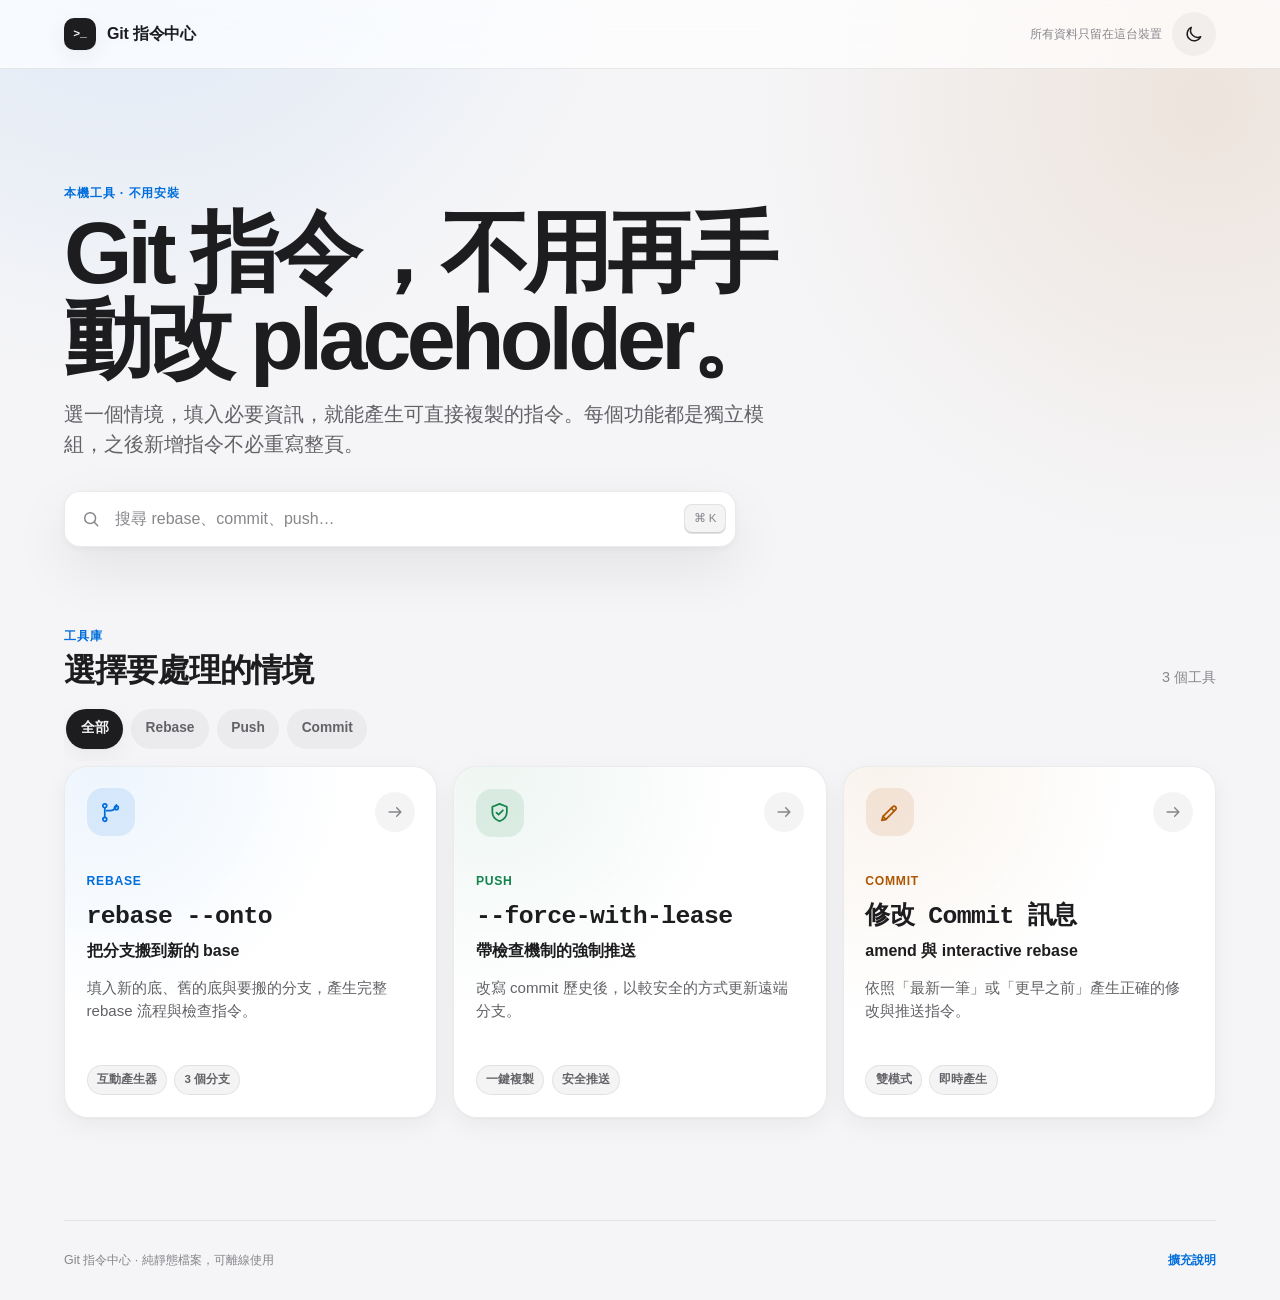
==== index.html @ 4798286e "chore: 建立 Git 指令中心靜態網站" ====
<!doctype html>
<html lang="zh-Hant" data-theme="system">
<head>
  <meta charset="utf-8">
  <meta name="viewport" content="width=device-width, initial-scale=1">
  <meta name="description" content="可離線使用、可持續擴充的 Git 指令產生器與筆記中心。">
  <meta name="theme-color" content="#f5f5f7" media="(prefers-color-scheme: light)">
  <meta name="theme-color" content="#000000" media="(prefers-color-scheme: dark)">
  <title>Git 指令中心</title>
  <link rel="icon" href="assets/icons/favicon.svg" type="image/svg+xml">
  <script src="assets/js/theme-init.js"></script>
  <link rel="stylesheet" href="assets/css/tokens.css">
  <link rel="stylesheet" href="assets/css/base.css">
  <link rel="stylesheet" href="assets/css/components.css">
  <link rel="stylesheet" href="assets/css/pages.css">
</head>
<body data-page="home">
  <a class="skip-link" href="#main-content">跳到主要內容</a>

  <header class="topbar" aria-label="主要導覽">
    <div class="topbar__inner">
      <a class="brand" href="index.html" aria-label="Git 指令中心首頁">
        <span class="brand__mark" aria-hidden="true">&gt;_</span>
        <span class="brand__name">Git 指令中心</span>
      </a>
      <div class="topbar__actions">
        <span class="privacy-note">所有資料只留在這台裝置</span>
        <button class="icon-button" id="theme-toggle" type="button" aria-label="切換外觀" title="切換外觀"></button>
      </div>
    </div>
  </header>

  <main id="main-content">
    <section class="hero page-shell" aria-labelledby="hero-title">
      <p class="eyebrow">本機工具 · 不用安裝</p>
      <h1 class="hero__title" id="hero-title">Git 指令，不用再手動改 placeholder。</h1>
      <p class="hero__lede">選一個情境，填入必要資訊，就能產生可直接複製的指令。每個功能都是獨立模組，之後新增指令不必重寫整頁。</p>

      <div class="search-box" role="search">
        <span class="search-box__icon" data-app-icon="search" aria-hidden="true"></span>
        <label class="sr-only" for="command-search">搜尋 Git 指令</label>
        <input id="command-search" type="search" inputmode="search" autocomplete="off" spellcheck="false" placeholder="搜尋 rebase、commit、push…">
        <kbd class="search-box__shortcut" aria-hidden="true">⌘ K</kbd>
      </div>
    </section>

    <section class="catalog page-shell" aria-labelledby="catalog-title">
      <div class="section-heading">
        <div>
          <p class="section-kicker">工具庫</p>
          <h2 id="catalog-title">選擇要處理的情境</h2>
        </div>
        <p class="result-count" id="result-count" aria-live="polite"></p>
      </div>

      <div class="filter-row" id="category-filters" aria-label="指令分類"></div>
      <div class="command-grid" id="command-grid"></div>

      <div class="empty-state" id="empty-state" hidden>
        <span class="empty-state__icon" data-app-icon="search" aria-hidden="true"></span>
        <h3>找不到符合的指令</h3>
        <p>換個關鍵字，或清除目前的分類篩選。</p>
        <button class="button button--secondary" id="clear-search" type="button">清除搜尋</button>
      </div>
    </section>
  </main>

  <footer class="site-footer page-shell">
    <p>Git 指令中心 · 純靜態檔案，可離線使用</p>
    <a href="README.md">擴充說明</a>
  </footer>

  <div class="toast" id="toast" role="status" aria-live="polite" aria-atomic="true"></div>

  <script src="data/command-index.js"></script>
  <script src="assets/js/core.js"></script>
  <script src="assets/js/home.js"></script>
</body>
</html>
---- assets/css/tokens.css ----
:root {
  color-scheme: light;
  --font-sans: -apple-system, BlinkMacSystemFont, "SF Pro Text", "SF Pro Display", "Segoe UI", "PingFang TC", "Noto Sans TC", sans-serif;
  --font-mono: "SFMono-Regular", Consolas, "Liberation Mono", Menlo, monospace;

  --canvas: #f5f5f7;
  --canvas-elevated: #fbfbfd;
  --surface: rgba(255, 255, 255, 0.72);
  --surface-strong: rgba(255, 255, 255, 0.92);
  --surface-solid: #ffffff;
  --surface-muted: rgba(118, 118, 128, 0.08);
  --text: #1d1d1f;
  --text-secondary: #626267;
  --text-tertiary: #86868b;
  --separator: rgba(0, 0, 0, 0.08);
  --separator-strong: rgba(0, 0, 0, 0.14);
  --blue: #006edb;
  --blue-soft: rgba(0, 113, 227, 0.11);
  --green: #12834b;
  --green-soft: rgba(18, 131, 75, 0.11);
  --orange: #ad5700;
  --orange-soft: rgba(173, 87, 0, 0.11);
  --red: #c90018;
  --red-soft: rgba(201, 0, 24, 0.10);
  --code-bg: #171719;
  --code-text: #f5f5f7;
  --code-muted: #a7a7ad;
  --focus-ring: rgba(0, 113, 227, 0.34);
  --shadow-sm: 0 1px 2px rgba(0, 0, 0, 0.04), 0 8px 24px rgba(0, 0, 0, 0.05);
  --shadow-md: 0 2px 8px rgba(0, 0, 0, 0.05), 0 22px 56px rgba(0, 0, 0, 0.08);
  --shadow-float: 0 18px 60px rgba(0, 0, 0, 0.16);

  --radius-sm: 0.75rem;
  --radius-md: 1rem;
  --radius-lg: 1.5rem;
  --radius-xl: 2rem;
  --page-width: 72rem;
  --content-width: 52rem;
  --topbar-height: 4.25rem;

  --ease-fluid: cubic-bezier(0.22, 1, 0.36, 1);
  --ease-standard: cubic-bezier(0.2, 0.8, 0.2, 1);
  --duration-fast: 120ms;
  --duration-medium: 260ms;
  --duration-slow: 420ms;
}

html[data-theme="dark"] {
  color-scheme: dark;
  --canvas: #000000;
  --canvas-elevated: #0b0b0d;
  --surface: rgba(28, 28, 30, 0.72);
  --surface-strong: rgba(28, 28, 30, 0.92);
  --surface-solid: #1c1c1e;
  --surface-muted: rgba(118, 118, 128, 0.18);
  --text: #f5f5f7;
  --text-secondary: #b0b0b5;
  --text-tertiary: #8e8e93;
  --separator: rgba(255, 255, 255, 0.10);
  --separator-strong: rgba(255, 255, 255, 0.17);
  --blue: #2997ff;
  --blue-soft: rgba(41, 151, 255, 0.16);
  --green: #45c780;
  --green-soft: rgba(69, 199, 128, 0.15);
  --orange: #ff9f45;
  --orange-soft: rgba(255, 159, 69, 0.15);
  --red: #ff5669;
  --red-soft: rgba(255, 86, 105, 0.15);
  --code-bg: #0a0a0b;
  --code-text: #f5f5f7;
  --code-muted: #a7a7ad;
  --focus-ring: rgba(41, 151, 255, 0.42);
  --shadow-sm: 0 1px 2px rgba(0, 0, 0, 0.22), 0 8px 30px rgba(0, 0, 0, 0.28);
  --shadow-md: 0 2px 8px rgba(0, 0, 0, 0.30), 0 24px 64px rgba(0, 0, 0, 0.34);
  --shadow-float: 0 18px 60px rgba(0, 0, 0, 0.52);
}

@media (prefers-color-scheme: dark) {
  html[data-theme="system"] {
    color-scheme: dark;
    --canvas: #000000;
    --canvas-elevated: #0b0b0d;
    --surface: rgba(28, 28, 30, 0.72);
    --surface-strong: rgba(28, 28, 30, 0.92);
    --surface-solid: #1c1c1e;
    --surface-muted: rgba(118, 118, 128, 0.18);
    --text: #f5f5f7;
    --text-secondary: #b0b0b5;
    --text-tertiary: #8e8e93;
    --separator: rgba(255, 255, 255, 0.10);
    --separator-strong: rgba(255, 255, 255, 0.17);
    --blue: #2997ff;
    --blue-soft: rgba(41, 151, 255, 0.16);
    --green: #45c780;
    --green-soft: rgba(69, 199, 128, 0.15);
    --orange: #ff9f45;
    --orange-soft: rgba(255, 159, 69, 0.15);
    --red: #ff5669;
    --red-soft: rgba(255, 86, 105, 0.15);
    --code-bg: #0a0a0b;
    --code-text: #f5f5f7;
    --code-muted: #a7a7ad;
    --focus-ring: rgba(41, 151, 255, 0.42);
    --shadow-sm: 0 1px 2px rgba(0, 0, 0, 0.22), 0 8px 30px rgba(0, 0, 0, 0.28);
    --shadow-md: 0 2px 8px rgba(0, 0, 0, 0.30), 0 24px 64px rgba(0, 0, 0, 0.34);
    --shadow-float: 0 18px 60px rgba(0, 0, 0, 0.52);
  }
}
---- assets/css/base.css ----
*, *::before, *::after { box-sizing: border-box; }

html {
  scroll-behavior: smooth;
  background: var(--canvas);
  text-size-adjust: 100%;
  -webkit-text-size-adjust: 100%;
}

body {
  min-width: 20rem;
  margin: 0;
  background:
    radial-gradient(circle at 10% -10%, var(--blue-soft), transparent 32rem),
    radial-gradient(circle at 94% 8%, var(--orange-soft), transparent 28rem),
    var(--canvas);
  color: var(--text);
  font-family: var(--font-sans);
  font-size: 1rem;
  line-height: 1.5;
  -webkit-font-smoothing: antialiased;
  text-rendering: optimizeLegibility;
}

button, input { font: inherit; }
button, a { -webkit-tap-highlight-color: transparent; }
button { color: inherit; }
a { color: inherit; text-decoration: none; }
img, svg { display: block; }
svg { width: 1.25em; height: 1.25em; stroke: currentColor; stroke-width: 1.8; stroke-linecap: round; stroke-linejoin: round; }

h1, h2, h3, p, blockquote, pre { margin-top: 0; }
h1, h2, h3 { text-wrap: balance; }
p { text-wrap: pretty; }

code, pre { font-family: var(--font-mono); }
:not(pre) > code {
  padding: 0.12em 0.38em;
  border: 1px solid var(--separator);
  border-radius: 0.42em;
  background: var(--surface-muted);
  font-size: 0.9em;
}

button, [href], input { touch-action: manipulation; }

:focus-visible {
  outline: 3px solid var(--focus-ring);
  outline-offset: 3px;
}

::selection { background: var(--blue-soft); }

[hidden] { display: none !important; }

.sr-only {
  position: absolute !important;
  width: 1px !important;
  height: 1px !important;
  padding: 0 !important;
  margin: -1px !important;
  overflow: hidden !important;
  clip: rect(0, 0, 0, 0) !important;
  white-space: nowrap !important;
  border: 0 !important;
}

.skip-link {
  position: fixed;
  z-index: 1000;
  top: 0.75rem;
  left: 0.75rem;
  padding: 0.65rem 0.9rem;
  border-radius: 0.75rem;
  background: var(--text);
  color: var(--canvas);
  transform: translateY(-150%);
  transition: transform var(--duration-fast) ease-out;
}
.skip-link:focus { transform: translateY(0); }

.page-shell {
  width: min(calc(100% - 2rem), var(--page-width));
  margin-inline: auto;
}

.eyebrow,
.section-kicker {
  margin-bottom: 0.45rem;
  color: var(--blue);
  font-size: 0.78rem;
  font-weight: 700;
  letter-spacing: 0.07em;
  text-transform: uppercase;
}

.helper-text,
.content-intro {
  color: var(--text-secondary);
}

@media (max-width: 40rem) {
  .page-shell { width: min(calc(100% - 1.25rem), var(--page-width)); }
}

@media (prefers-reduced-motion: reduce) {
  html { scroll-behavior: auto; }
  *, *::before, *::after {
    scroll-behavior: auto !important;
    animation-duration: 0.01ms !important;
    animation-iteration-count: 1 !important;
    transition-duration: 0.01ms !important;
  }
}
---- assets/css/components.css ----
.topbar {
  position: sticky;
  z-index: 100;
  top: 0;
  min-height: var(--topbar-height);
  background: var(--surface);
  border-bottom: 1px solid var(--separator);
  -webkit-backdrop-filter: blur(24px) saturate(180%);
  backdrop-filter: blur(24px) saturate(180%);
}

.topbar__inner {
  width: min(calc(100% - 2rem), var(--page-width));
  min-height: var(--topbar-height);
  margin-inline: auto;
  display: flex;
  align-items: center;
  justify-content: space-between;
  gap: 1rem;
}

.brand {
  min-height: 2.75rem;
  display: inline-flex;
  align-items: center;
  gap: 0.68rem;
  border-radius: 0.8rem;
  font-weight: 680;
  letter-spacing: -0.012em;
}

.brand__mark {
  width: 2rem;
  height: 2rem;
  display: grid;
  place-items: center;
  border-radius: 0.62rem;
  background: var(--text);
  color: var(--canvas);
  font-family: var(--font-mono);
  font-size: 0.72rem;
  font-weight: 800;
  box-shadow: var(--shadow-sm);
}

.topbar__actions {
  display: flex;
  align-items: center;
  gap: 0.6rem;
}

.privacy-note {
  color: var(--text-tertiary);
  font-size: 0.78rem;
}

.icon-button,
.button,
.copy-button,
.filter-chip,
.segmented-control button {
  border: 0;
  cursor: pointer;
  transition:
    transform var(--duration-fast) ease-out,
    background-color var(--duration-medium) var(--ease-fluid),
    color var(--duration-medium) var(--ease-fluid),
    box-shadow var(--duration-medium) var(--ease-fluid),
    opacity var(--duration-fast) ease-out;
}

.icon-button:active,
.button:active,
.copy-button:active,
.filter-chip:active,
.segmented-control button:active { transform: scale(0.97); }

.icon-button {
  width: 2.75rem;
  height: 2.75rem;
  display: grid;
  place-items: center;
  border-radius: 50%;
  background: var(--surface-muted);
}
.icon-button:hover { background: var(--separator); }

.button {
  min-height: 2.75rem;
  padding: 0.68rem 1rem;
  display: inline-flex;
  align-items: center;
  justify-content: center;
  gap: 0.45rem;
  border-radius: 999px;
  font-size: 0.92rem;
  font-weight: 650;
}
.button--primary { background: var(--blue); color: #fff; }
.button--secondary { background: var(--surface-solid); box-shadow: inset 0 0 0 1px var(--separator), var(--shadow-sm); }
.button--quiet { background: var(--surface-muted); }
.button svg { width: 1rem; height: 1rem; }

.search-box {
  width: min(100%, 42rem);
  min-height: 3.5rem;
  margin-top: 2rem;
  display: grid;
  grid-template-columns: auto 1fr auto;
  align-items: center;
  gap: 0.75rem;
  padding: 0.45rem 0.55rem 0.45rem 1rem;
  border: 1px solid var(--separator);
  border-radius: 1rem;
  background: var(--surface-strong);
  box-shadow: var(--shadow-md);
  -webkit-backdrop-filter: blur(18px) saturate(160%);
  backdrop-filter: blur(18px) saturate(160%);
  transition: box-shadow var(--duration-medium) var(--ease-fluid), border-color var(--duration-medium) var(--ease-fluid), transform var(--duration-medium) var(--ease-fluid);
}
.search-box:focus-within {
  border-color: var(--blue);
  box-shadow: 0 0 0 4px var(--focus-ring), var(--shadow-md);
  transform: translateY(-1px);
}
.search-box__icon { color: var(--text-tertiary); }
.search-box input {
  width: 100%;
  min-width: 0;
  border: 0;
  outline: 0;
  background: transparent;
  color: var(--text);
  font-size: 1rem;
}
.search-box input::placeholder { color: var(--text-tertiary); }
.search-box__shortcut {
  padding: 0.35rem 0.55rem;
  border: 1px solid var(--separator);
  border-radius: 0.5rem;
  background: var(--surface-muted);
  color: var(--text-tertiary);
  font-family: var(--font-sans);
  font-size: 0.72rem;
  box-shadow: inset 0 -1px 0 var(--separator-strong);
}

.section-heading {
  display: flex;
  align-items: end;
  justify-content: space-between;
  gap: 1rem;
  margin-bottom: 1rem;
}
.section-heading h2 {
  margin-bottom: 0;
  font-size: clamp(1.45rem, 3vw, 2rem);
  line-height: 1.12;
  letter-spacing: -0.025em;
}
.section-heading--compact { margin-bottom: 1rem; }
.result-count { margin: 0; color: var(--text-tertiary); font-size: 0.9rem; }

.filter-row {
  display: flex;
  gap: 0.5rem;
  overflow-x: auto;
  padding: 0.25rem 0.15rem 0.75rem;
  scrollbar-width: none;
}
.filter-row::-webkit-scrollbar { display: none; }
.filter-chip {
  flex: 0 0 auto;
  min-height: 2.5rem;
  padding: 0.52rem 0.9rem;
  border-radius: 999px;
  background: var(--surface-muted);
  color: var(--text-secondary);
  font-size: 0.86rem;
  font-weight: 650;
}
.filter-chip:hover { color: var(--text); }
.filter-chip.is-active { background: var(--text); color: var(--canvas); box-shadow: var(--shadow-sm); }

.command-card {
  position: relative;
  min-height: 22rem;
  padding: 1.35rem;
  display: flex;
  flex-direction: column;
  overflow: hidden;
  border: 1px solid var(--separator);
  border-radius: var(--radius-lg);
  background: var(--surface-strong);
  box-shadow: var(--shadow-sm);
  -webkit-backdrop-filter: blur(18px) saturate(150%);
  backdrop-filter: blur(18px) saturate(150%);
  transition:
    transform var(--duration-medium) var(--ease-fluid),
    box-shadow var(--duration-medium) var(--ease-fluid),
    border-color var(--duration-medium) var(--ease-fluid);
}
.command-card::before {
  content: "";
  position: absolute;
  inset: 0;
  pointer-events: none;
  opacity: 0.65;
  background: radial-gradient(circle at 10% 0%, var(--card-accent-soft), transparent 52%);
}
.command-card:hover {
  transform: translateY(-4px);
  border-color: var(--separator-strong);
  box-shadow: var(--shadow-md);
}
.command-card:active { transform: scale(0.985); }
.command-card--blue { --card-accent: var(--blue); --card-accent-soft: var(--blue-soft); }
.command-card--green { --card-accent: var(--green); --card-accent-soft: var(--green-soft); }
.command-card--orange { --card-accent: var(--orange); --card-accent-soft: var(--orange-soft); }
.command-card__top,
.command-card__body,
.command-card__tags { position: relative; z-index: 1; }
.command-card__top { display: flex; align-items: center; justify-content: space-between; }
.command-card__icon {
  width: 3rem;
  height: 3rem;
  display: grid;
  place-items: center;
  border-radius: 1rem;
  background: var(--card-accent-soft);
  color: var(--card-accent);
}
.command-card__icon svg { width: 1.45rem; height: 1.45rem; }
.command-card__arrow {
  width: 2.5rem;
  height: 2.5rem;
  display: grid;
  place-items: center;
  border-radius: 50%;
  background: var(--surface-muted);
  color: var(--text-tertiary);
  transition: transform var(--duration-medium) var(--ease-fluid), color var(--duration-medium) var(--ease-fluid), background-color var(--duration-medium) var(--ease-fluid);
}
.command-card:hover .command-card__arrow { transform: translateX(3px); color: var(--card-accent); background: var(--card-accent-soft); }
.command-card__body { margin-top: 2.25rem; }
.command-card__category { margin-bottom: 0.5rem; color: var(--card-accent); font-size: 0.76rem; font-weight: 750; letter-spacing: 0.06em; text-transform: uppercase; }
.command-card h3 { margin-bottom: 0.2rem; font-family: var(--font-mono); font-size: clamp(1.25rem, 2vw, 1.55rem); letter-spacing: -0.025em; }
.command-card__label { margin-bottom: 0.9rem; color: var(--text); font-weight: 650; }
.command-card__description { margin-bottom: 0; color: var(--text-secondary); font-size: 0.94rem; }
.command-card__tags { margin-top: auto; padding-top: 1.5rem; display: flex; flex-wrap: wrap; gap: 0.45rem; }
.tag { padding: 0.35rem 0.58rem; border: 1px solid var(--separator); border-radius: 999px; background: var(--surface-muted); color: var(--text-secondary); font-size: 0.72rem; font-weight: 600; }

.empty-state,
.error-state,
.loading-state {
  padding: clamp(3rem, 10vw, 7rem) 1rem;
  text-align: center;
}
.empty-state__icon,
.error-state__icon {
  width: 3.5rem;
  height: 3.5rem;
  margin: 0 auto 1rem;
  display: grid;
  place-items: center;
  border-radius: 50%;
  background: var(--surface-muted);
  color: var(--text-tertiary);
}
.empty-state h3,
.error-state h1 { margin-bottom: 0.45rem; }
.empty-state p,
.error-state p { margin-bottom: 1.4rem; color: var(--text-secondary); }
.loading-state__icon {
  width: 2rem;
  height: 2rem;
  margin: 0 auto 1rem;
  border: 2px solid var(--separator-strong);
  border-top-color: var(--blue);
  border-radius: 50%;
  animation: spin 0.8s linear infinite;
}
@keyframes spin { to { transform: rotate(360deg); } }

.content-card {
  scroll-margin-top: calc(var(--topbar-height) + 1.25rem);
  padding: clamp(1.25rem, 4vw, 2rem);
  border: 1px solid var(--separator);
  border-radius: var(--radius-lg);
  background: var(--surface-strong);
  box-shadow: var(--shadow-sm);
  -webkit-backdrop-filter: blur(18px) saturate(150%);
  backdrop-filter: blur(18px) saturate(150%);
}
.content-card + .content-card { margin-top: 1rem; }
.content-card--accent { background: linear-gradient(145deg, var(--blue-soft), var(--surface-strong) 48%); }
.content-card__heading { display: flex; align-items: flex-start; gap: 0.9rem; margin-bottom: 1rem; }
.content-card__heading h2 { margin-bottom: 0; font-size: clamp(1.25rem, 3vw, 1.65rem); line-height: 1.15; letter-spacing: -0.02em; }
.content-card__icon {
  flex: 0 0 auto;
  width: 2.6rem;
  height: 2.6rem;
  display: grid;
  place-items: center;
  border-radius: 0.85rem;
  background: var(--blue-soft);
  color: var(--blue);
}
.content-card__icon--success { background: var(--green-soft); color: var(--green); }

.code-stack { display: grid; gap: 0.8rem; margin-top: 1rem; }
.code-panel { overflow: hidden; border: 1px solid rgba(255,255,255,0.09); border-radius: 1rem; background: var(--code-bg); color: var(--code-text); box-shadow: inset 0 1px 0 rgba(255,255,255,0.05); }
.code-panel__header {
  min-height: 2.9rem;
  padding: 0.55rem 0.65rem 0.55rem 1rem;
  display: flex;
  align-items: center;
  justify-content: space-between;
  gap: 1rem;
  border-bottom: 1px solid rgba(255,255,255,0.09);
  color: var(--code-muted);
  font-size: 0.76rem;
  font-weight: 650;
  letter-spacing: 0.02em;
}
.code-panel pre { margin: 0; padding: 1.1rem; overflow-x: auto; font-size: 0.86rem; line-height: 1.7; }
.code-panel code { white-space: pre; }
.copy-button {
  min-height: 2rem;
  padding: 0.35rem 0.62rem;
  display: inline-flex;
  align-items: center;
  gap: 0.35rem;
  border-radius: 0.55rem;
  background: rgba(255,255,255,0.09);
  color: var(--code-text);
  font-size: 0.72rem;
  font-weight: 650;
}
.copy-button:hover { background: rgba(255,255,255,0.15); }
.copy-button:disabled { cursor: not-allowed; opacity: 0.38; }
.copy-button.is-copied { background: rgba(69,199,128,0.18); color: #7ee2a9; }
.copy-button svg { width: 0.95rem; height: 0.95rem; }

.form-grid { display: grid; gap: 0.9rem; margin-top: 1.25rem; }
.form-grid--two { grid-template-columns: repeat(2, minmax(0, 1fr)); }
.form-grid--three { grid-template-columns: repeat(3, minmax(0, 1fr)); }
.field { min-width: 0; display: flex; flex-direction: column; gap: 0.35rem; }
.field__label { font-size: 0.88rem; font-weight: 700; }
.field__hint { min-height: 1.25rem; color: var(--text-tertiary); font-size: 0.75rem; }
.field input {
  width: 100%;
  min-height: 3rem;
  padding: 0.7rem 0.8rem;
  border: 1px solid var(--separator-strong);
  border-radius: 0.75rem;
  outline: 0;
  background: var(--surface-solid);
  color: var(--text);
  font-family: var(--font-mono);
  font-size: 0.9rem;
  transition: border-color var(--duration-fast) ease-out, box-shadow var(--duration-fast) ease-out, background-color var(--duration-fast) ease-out;
}
.field input:focus { border-color: var(--blue); box-shadow: 0 0 0 4px var(--focus-ring); }
.field input.is-invalid { border-color: var(--red); background: var(--red-soft); }
.field--explanation { justify-content: center; padding: 0.8rem 1rem; border: 1px solid var(--separator); border-radius: 0.75rem; background: var(--surface-muted); }

.builder-options { margin-top: 1rem; display: grid; border: 1px solid var(--separator); border-radius: 1rem; overflow: hidden; }
.switch-row {
  position: relative;
  min-height: 4.3rem;
  padding: 0.8rem 1rem;
  display: flex;
  align-items: center;
  justify-content: space-between;
  gap: 1rem;
  background: var(--surface-muted);
  cursor: pointer;
}
.switch-row + .switch-row { border-top: 1px solid var(--separator); }
.switch-row--standalone { margin: 1rem 0; border: 1px solid var(--separator); border-radius: 1rem; }
.switch-row > span:first-child { display: grid; gap: 0.15rem; }
.switch-row strong { font-size: 0.86rem; }
.switch-row small { color: var(--text-tertiary); font-size: 0.74rem; }
.switch-row input { position: absolute; opacity: 0; pointer-events: none; }
.switch-control {
  flex: 0 0 auto;
  width: 2.85rem;
  height: 1.75rem;
  padding: 0.16rem;
  border-radius: 999px;
  background: var(--separator-strong);
  transition: background-color var(--duration-medium) var(--ease-fluid);
}
.switch-control::after {
  content: "";
  width: 1.43rem;
  height: 1.43rem;
  display: block;
  border-radius: 50%;
  background: #fff;
  box-shadow: 0 2px 6px rgba(0,0,0,0.25);
  transition: transform var(--duration-medium) var(--ease-fluid);
}
.switch-row input:checked + .switch-control { background: var(--green); }
.switch-row input:checked + .switch-control::after { transform: translateX(1.1rem); }
.switch-row input:focus-visible + .switch-control { outline: 3px solid var(--focus-ring); outline-offset: 3px; }

.inline-validation { min-height: 1.4rem; margin-top: 0.8rem; font-size: 0.78rem; font-weight: 620; }
.inline-validation--success { color: var(--green); }
.inline-validation--warning { color: var(--red); }

.meaning-card { margin-top: 1rem; padding: 1rem; border: 1px solid var(--separator); border-radius: 1rem; background: var(--surface-muted); }
.meaning-card span { display: block; margin-bottom: 0.25rem; color: var(--text-tertiary); font-size: 0.72rem; font-weight: 700; letter-spacing: 0.04em; text-transform: uppercase; }
.meaning-card p { margin: 0; }

.notice { margin-top: 1rem; padding: 1rem; display: grid; grid-template-columns: auto 1fr; gap: 0.75rem; border-radius: 1rem; }
.notice > span { margin-top: 0.12rem; }
.notice strong { display: block; margin-bottom: 0.15rem; }
.notice p { margin: 0; color: var(--text-secondary); font-size: 0.86rem; }
.notice--warning { background: var(--orange-soft); color: var(--orange); }
.notice--warning p { color: var(--text-secondary); }
.notice--info { background: var(--blue-soft); color: var(--blue); }
.notice--info p { color: var(--text-secondary); }

.segmented-control {
  width: min(100%, 28rem);
  margin-top: 1rem;
  padding: 0.25rem;
  display: grid;
  grid-template-columns: repeat(2, 1fr);
  gap: 0.2rem;
  border: 1px solid var(--separator);
  border-radius: 0.85rem;
  background: var(--surface-muted);
}
.segmented-control button { min-height: 2.5rem; border-radius: 0.65rem; background: transparent; color: var(--text-secondary); font-size: 0.86rem; font-weight: 650; }
.segmented-control button.is-active { background: var(--surface-solid); color: var(--text); box-shadow: var(--shadow-sm); }
.builder-panel { padding-top: 0.25rem; }

.use-case-grid { display: grid; grid-template-columns: repeat(2, minmax(0,1fr)); gap: 0.6rem; margin-top: 1rem; }
.use-case-grid span { padding: 0.8rem; border: 1px solid var(--separator); border-radius: 0.75rem; background: var(--surface-muted); font-family: var(--font-mono); font-size: 0.84rem; }
.comparison-grid { display: grid; grid-template-columns: repeat(2, minmax(0,1fr)); gap: 0.75rem; }
.comparison-card { padding: 1rem; border: 1px solid var(--separator); border-radius: 1rem; background: var(--green-soft); }
.comparison-card--warning { background: var(--orange-soft); }
.comparison-card strong { display: block; margin-bottom: 0.3rem; }
.comparison-card p { margin: 0; color: var(--text-secondary); font-size: 0.86rem; }

.diagram { margin: 1rem 0; padding: 1.2rem; border-radius: 1rem; background: var(--code-bg); color: var(--code-text); font-size: 0.9rem; line-height: 1.7; }
blockquote { margin: 1rem 0 0; padding: 0.85rem 1rem; border-left: 3px solid var(--blue); border-radius: 0 0.8rem 0.8rem 0; background: var(--blue-soft); color: var(--text-secondary); }
.example-pair { display: grid; grid-template-columns: repeat(2, minmax(0, 1fr)); gap: 0.75rem; margin-top: 1rem; }
.reference-list { display: grid; gap: 0.65rem; }
.reference-list > div { padding: 0.9rem 1rem; display: grid; grid-template-columns: minmax(8rem, 0.65fr) 1.35fr; align-items: center; gap: 1rem; border: 1px solid var(--separator); border-radius: 0.85rem; background: var(--surface-muted); }
.reference-list span { color: var(--text-secondary); font-size: 0.84rem; }
.reference-list code { overflow-wrap: anywhere; }

.toast {
  position: fixed;
  z-index: 200;
  left: 50%;
  bottom: 1.4rem;
  max-width: min(90vw, 28rem);
  padding: 0.75rem 1rem;
  border: 1px solid rgba(255,255,255,0.10);
  border-radius: 999px;
  background: rgba(28, 28, 30, 0.88);
  color: #fff;
  font-size: 0.85rem;
  font-weight: 620;
  box-shadow: var(--shadow-float);
  opacity: 0;
  transform: translate(-50%, calc(100% + 2rem)) scale(0.96);
  pointer-events: none;
  -webkit-backdrop-filter: blur(18px) saturate(160%);
  backdrop-filter: blur(18px) saturate(160%);
  transition: opacity var(--duration-medium) var(--ease-fluid), transform var(--duration-medium) var(--ease-fluid);
}
.toast.is-visible { opacity: 1; transform: translate(-50%, 0) scale(1); }
.toast[data-type="error"] { background: rgba(120, 0, 18, 0.92); }

@media (max-width: 48rem) {
  .privacy-note { display: none; }
  .form-grid--three, .form-grid--two, .comparison-grid, .example-pair { grid-template-columns: 1fr; }
  .reference-list > div { grid-template-columns: 1fr; gap: 0.3rem; }
}

@media (max-width: 34rem) {
  .brand__name { display: none; }
  .topbar__home { padding-inline: 0.75rem; }
  .search-box__shortcut { display: none; }
  .search-box { grid-template-columns: auto 1fr; }
  .use-case-grid { grid-template-columns: 1fr; }
  .switch-row { align-items: flex-start; }
}

@media (prefers-reduced-transparency: reduce) {
  .topbar, .search-box, .command-card, .content-card { background: var(--surface-solid); -webkit-backdrop-filter: none; backdrop-filter: none; }
  .toast { background: #1c1c1e; -webkit-backdrop-filter: none; backdrop-filter: none; }
}

@media (prefers-contrast: more) {
  .topbar, .search-box, .command-card, .content-card { background: var(--surface-solid); border-color: var(--text-secondary); }
  .button--secondary, .filter-chip, .tag { border: 1px solid var(--text-secondary); }
}
---- assets/css/pages.css ----
.hero { padding-top: clamp(4rem, 9vw, 8rem); padding-bottom: clamp(3rem, 7vw, 5rem); }
.hero__title { max-width: 54rem; margin-bottom: 1rem; font-size: clamp(2.5rem, 7vw, 5.5rem); line-height: 0.98; letter-spacing: -0.055em; font-weight: 760; }
.hero__lede { max-width: 46rem; margin-bottom: 0; color: var(--text-secondary); font-size: clamp(1rem, 2.2vw, 1.22rem); line-height: 1.55; }
.catalog { padding-bottom: clamp(4rem, 8vw, 7rem); }
.command-grid { display: grid; grid-template-columns: repeat(3, minmax(0, 1fr)); gap: 1rem; margin-top: 0.3rem; }

.site-footer { min-height: 5rem; padding-block: 1.4rem; display: flex; align-items: center; justify-content: space-between; gap: 1rem; border-top: 1px solid var(--separator); color: var(--text-tertiary); font-size: 0.78rem; }
.site-footer p { margin: 0; }
.site-footer a { color: var(--blue); font-weight: 650; }

.command-shell { min-height: calc(100vh - var(--topbar-height) - 5rem); padding-top: clamp(2rem, 5vw, 4rem); padding-bottom: 5rem; }
.command-hero { max-width: 58rem; margin-bottom: clamp(2rem, 5vw, 3.5rem); }
.breadcrumb { min-height: 2.75rem; margin-bottom: 1.4rem; display: inline-flex; align-items: center; gap: 0.35rem; border-radius: 0.7rem; color: var(--text-secondary); font-size: 0.85rem; font-weight: 620; }
.breadcrumb:hover { color: var(--blue); }
.breadcrumb svg { width: 1rem; height: 1rem; }
.command-hero__main { display: grid; grid-template-columns: auto 1fr; align-items: start; gap: 1.25rem; }
.command-hero__icon { width: 4.4rem; height: 4.4rem; display: grid; place-items: center; border-radius: 1.4rem; }
.command-hero__icon svg { width: 2rem; height: 2rem; }
.command-hero__icon--blue { color: var(--blue); background: var(--blue-soft); }
.command-hero__icon--green { color: var(--green); background: var(--green-soft); }
.command-hero__icon--orange { color: var(--orange); background: var(--orange-soft); }
.command-hero h1 { margin-bottom: 0.25rem; font-family: var(--font-mono); font-size: clamp(2rem, 6vw, 4.3rem); line-height: 1; letter-spacing: -0.055em; }
.command-hero__label { margin-bottom: 0.55rem; font-size: clamp(1.05rem, 2vw, 1.25rem); font-weight: 680; }
.command-hero__description { max-width: 42rem; margin-bottom: 0.9rem; color: var(--text-secondary); }
.command-hero__tags { display: flex; flex-wrap: wrap; gap: 0.45rem; }

.command-layout { display: grid; grid-template-columns: 12rem minmax(0, var(--content-width)); gap: clamp(1.5rem, 5vw, 4rem); align-items: start; }
.command-sidebar { position: sticky; top: calc(var(--topbar-height) + 1.5rem); }
.section-nav { display: grid; gap: 0.25rem; }
.section-nav a { min-height: 2.45rem; padding: 0.55rem 0.75rem; display: flex; align-items: center; border-radius: 0.7rem; color: var(--text-tertiary); font-size: 0.82rem; font-weight: 620; transition: background-color var(--duration-medium) var(--ease-fluid), color var(--duration-medium) var(--ease-fluid), transform var(--duration-fast) ease-out; }
.section-nav a:hover { color: var(--text); background: var(--surface-muted); }
.section-nav a:active { transform: scale(0.98); }
.section-nav a.is-active { color: var(--blue); background: var(--blue-soft); }
.command-content { min-width: 0; }
.related-tools { max-width: calc(12rem + var(--content-width) + 4rem); margin-top: 4rem; }
.related-grid { display: grid; grid-template-columns: repeat(2, minmax(0,1fr)); gap: 0.75rem; }
.related-card { min-height: 5rem; padding: 0.9rem 1rem; display: grid; grid-template-columns: auto 1fr auto; align-items: center; gap: 0.75rem; border: 1px solid var(--separator); border-radius: 1rem; background: var(--surface-strong); box-shadow: var(--shadow-sm); transition: transform var(--duration-medium) var(--ease-fluid), box-shadow var(--duration-medium) var(--ease-fluid); }
.related-card:hover { transform: translateY(-2px); box-shadow: var(--shadow-md); }
.related-card:active { transform: scale(0.985); }
.related-card__icon { width: 2.6rem; height: 2.6rem; display: grid; place-items: center; border-radius: 0.8rem; color: var(--blue); background: var(--blue-soft); }
.related-card strong, .related-card small { display: block; }
.related-card strong { font-family: var(--font-mono); font-size: 0.88rem; }
.related-card small { margin-top: 0.15rem; color: var(--text-tertiary); font-size: 0.72rem; }
.related-card__arrow { color: var(--text-tertiary); }

@media (max-width: 62rem) {
  .command-grid { grid-template-columns: repeat(2, minmax(0, 1fr)); }
}

@media (max-width: 50rem) {
  .command-layout { grid-template-columns: 1fr; }
  .command-sidebar { position: static; overflow-x: auto; margin-inline: -0.25rem; scrollbar-width: none; }
  .command-sidebar::-webkit-scrollbar { display: none; }
  .section-nav { display: flex; width: max-content; padding: 0.25rem; }
  .section-nav a { flex: 0 0 auto; }
  .related-tools { max-width: none; }
}

@media (max-width: 40rem) {
  .command-grid { grid-template-columns: 1fr; }
  .command-card { min-height: 20rem; }
  .hero__title { letter-spacing: -0.045em; }
  .command-hero__main { grid-template-columns: 1fr; }
  .command-hero__icon { width: 3.7rem; height: 3.7rem; border-radius: 1.15rem; }
  .command-hero h1 { letter-spacing: -0.045em; }
  .related-grid { grid-template-columns: 1fr; }
  .site-footer { align-items: flex-start; flex-direction: column; }
}
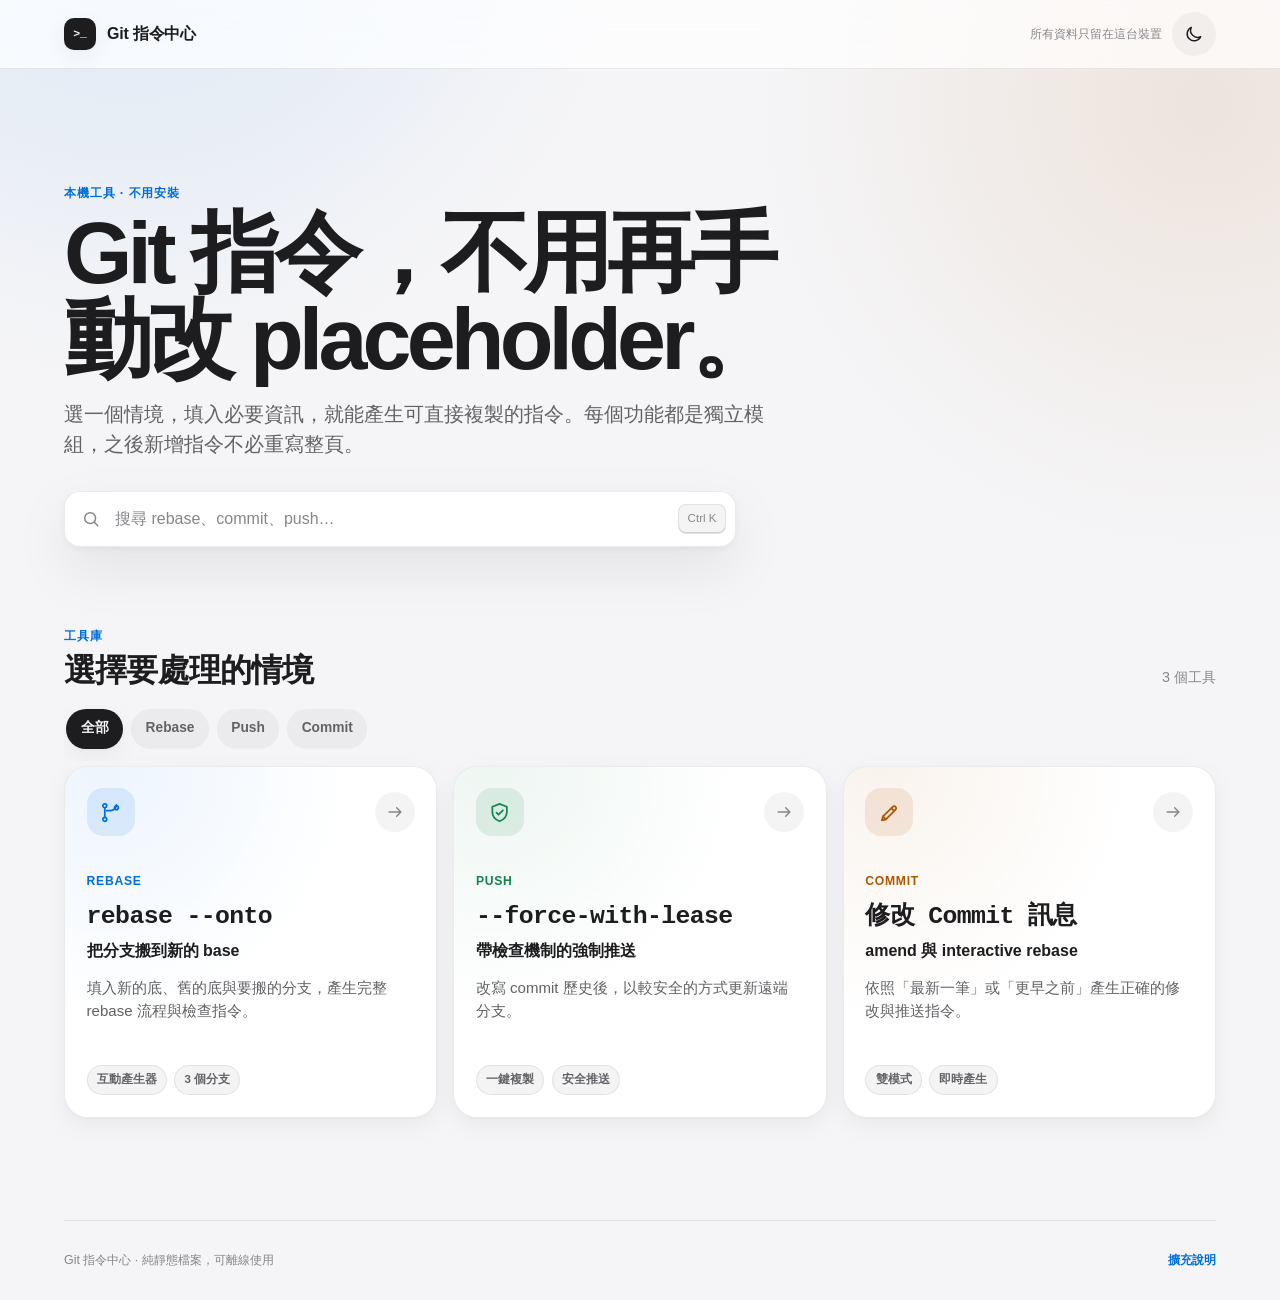
==== commit afd58078: "fix: 搜尋快捷鍵標示依平台顯示 Ctrl K 或 Command K" ====
--- a/index.html
+++ b/index.html
@@ -40,7 +40,7 @@
         <span class="search-box__icon" data-app-icon="search" aria-hidden="true"></span>
         <label class="sr-only" for="command-search">搜尋 Git 指令</label>
         <input id="command-search" type="search" inputmode="search" autocomplete="off" spellcheck="false" placeholder="搜尋 rebase、commit、push…">
-        <kbd class="search-box__shortcut" aria-hidden="true">⌘ K</kbd>
+        <kbd class="search-box__shortcut" aria-hidden="true">Ctrl K</kbd>
       </div>
     </section>
 
@@ -67,7 +67,7 @@
 
   <footer class="site-footer page-shell">
     <p>Git 指令中心 · 純靜態檔案，可離線使用</p>
-    <a href="README.md">擴充說明</a>
+    <a href="https://github.com/asd880921/git-command-center/blob/main/docs/DEVELOPMENT.md">擴充說明</a>
   </footer>
 
   <div class="toast" id="toast" role="status" aria-live="polite" aria-atomic="true"></div>
--- a/assets/css/components.css
+++ b/assets/css/components.css
@@ -142,6 +142,7 @@
   color: var(--text-tertiary);
   font-family: var(--font-sans);
   font-size: 0.72rem;
+  white-space: nowrap;
   box-shadow: inset 0 -1px 0 var(--separator-strong);
 }
 
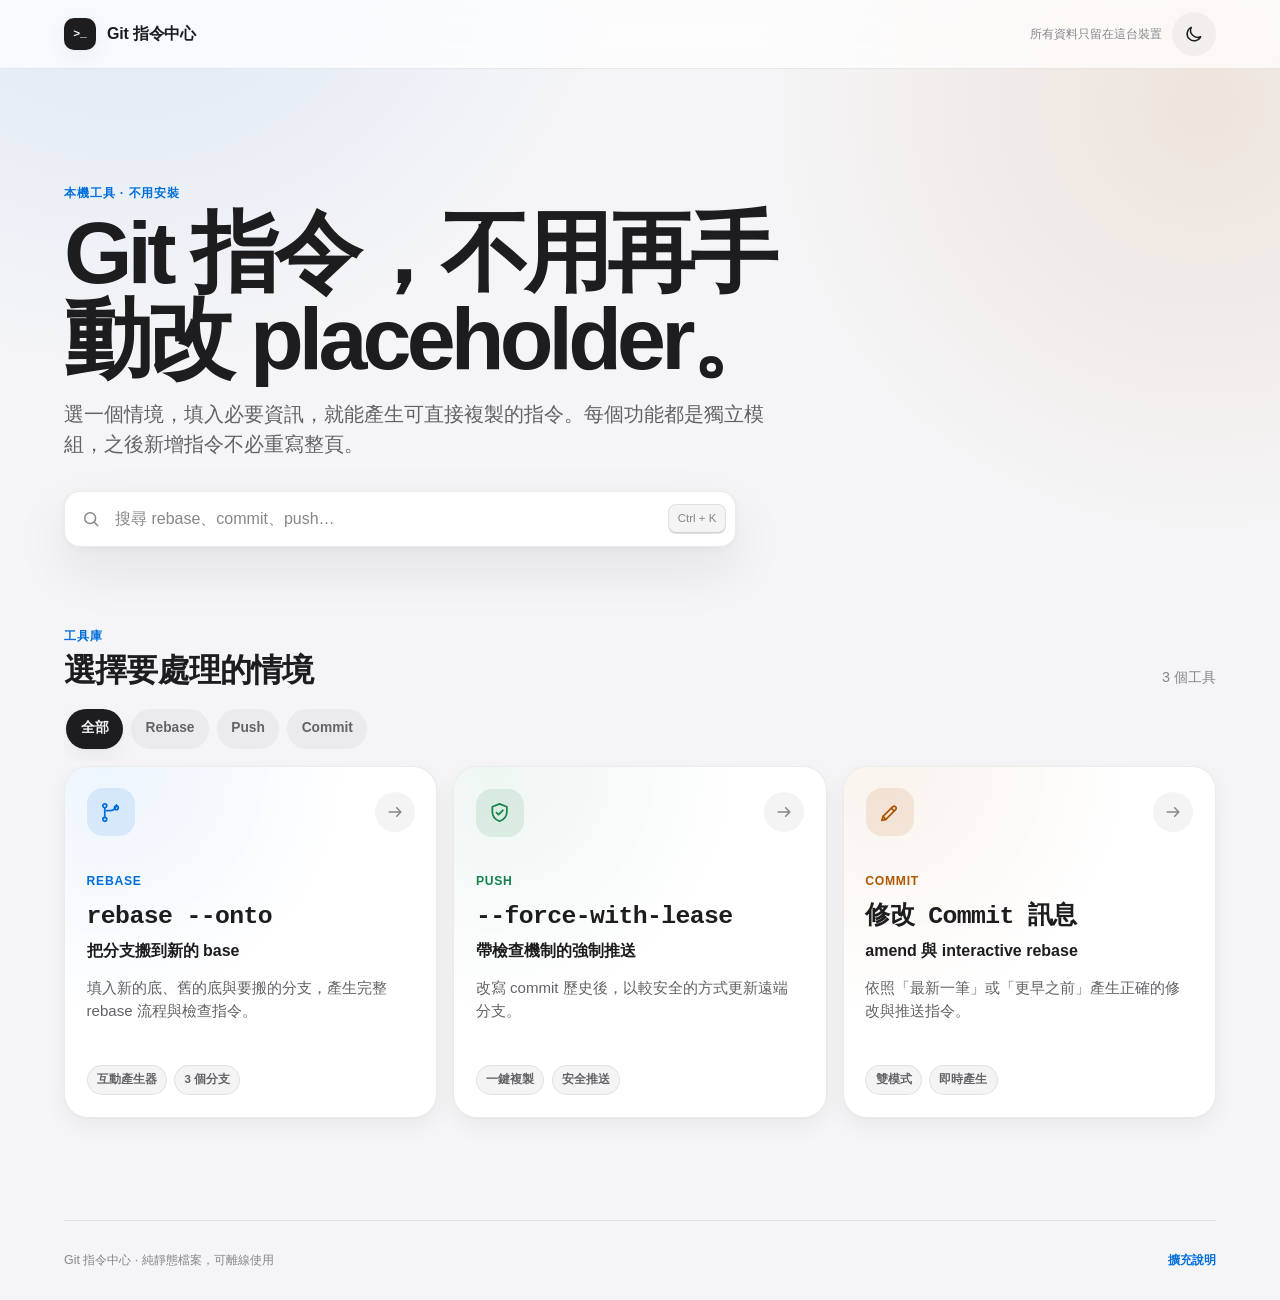
==== commit 88414c8a: "fix: 快捷鍵標示改為 Ctrl + K 慣用寫法" ====
--- a/index.html
+++ b/index.html
@@ -40,7 +40,7 @@
         <span class="search-box__icon" data-app-icon="search" aria-hidden="true"></span>
         <label class="sr-only" for="command-search">搜尋 Git 指令</label>
         <input id="command-search" type="search" inputmode="search" autocomplete="off" spellcheck="false" placeholder="搜尋 rebase、commit、push…">
-        <kbd class="search-box__shortcut" aria-hidden="true">Ctrl K</kbd>
+        <kbd class="search-box__shortcut" aria-hidden="true">Ctrl + K</kbd>
       </div>
     </section>
 
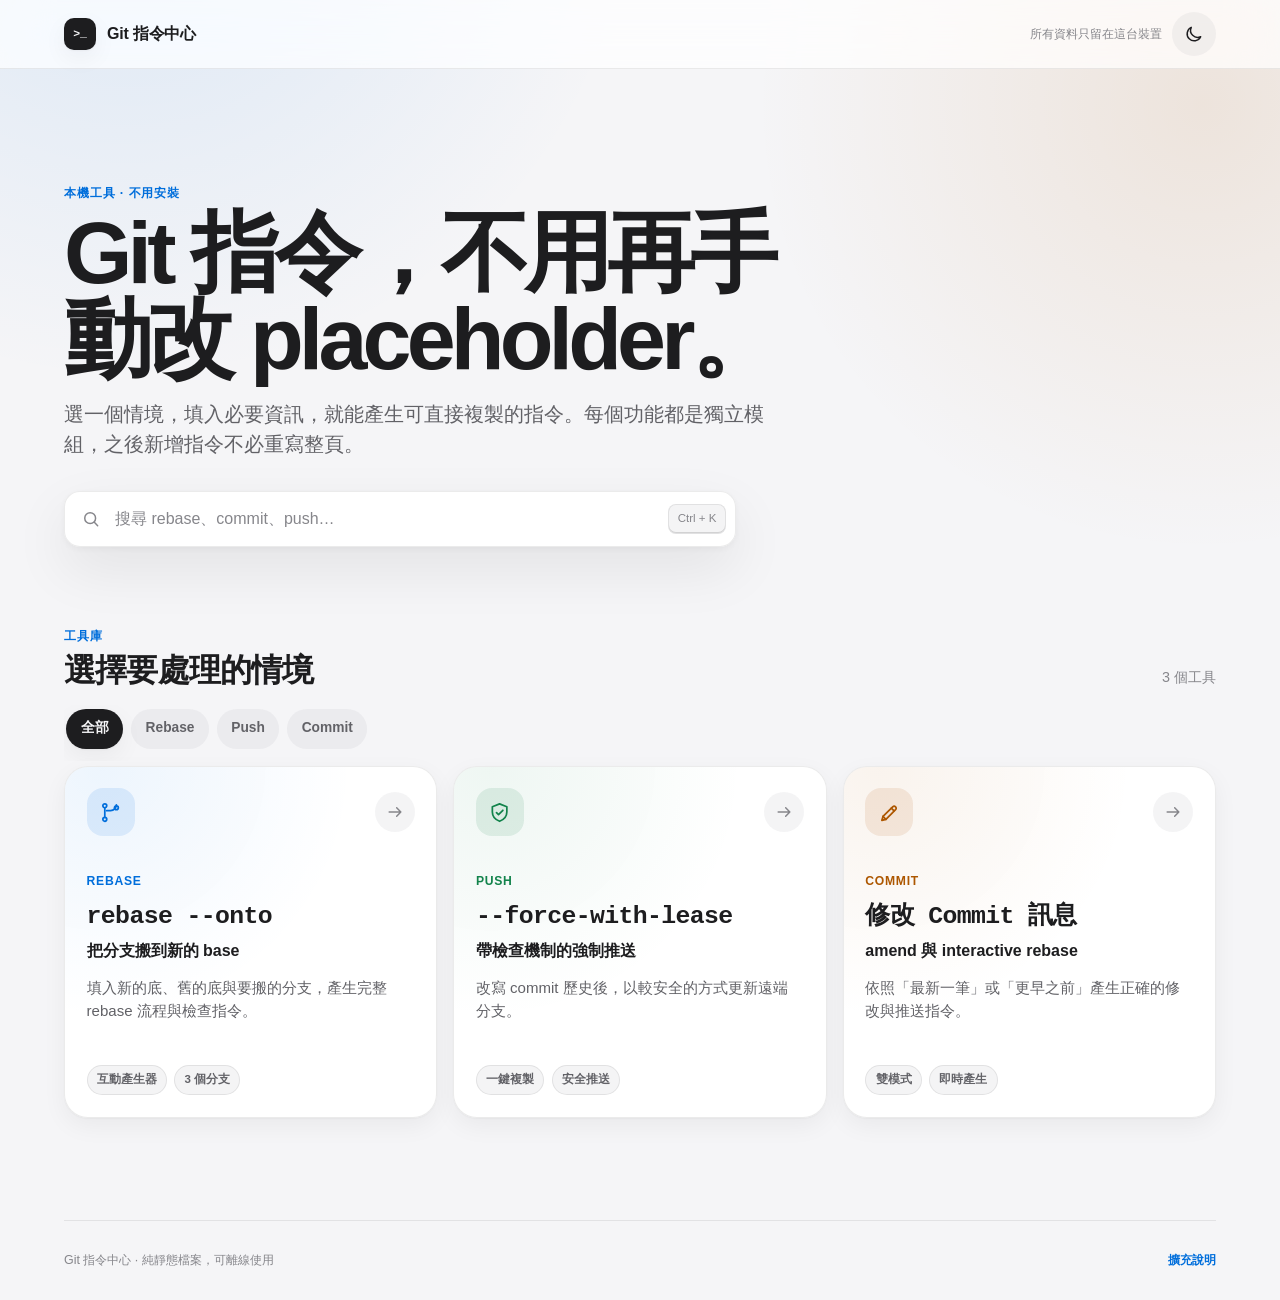
==== commit a863c6e6: "chore: 網站網域與 GitHub 連結改用新帳號 Hon-Lu" ====
--- a/index.html
+++ b/index.html
@@ -67,7 +67,7 @@
 
   <footer class="site-footer page-shell">
     <p>Git 指令中心 · 純靜態檔案，可離線使用</p>
-    <a href="https://github.com/asd880921/git-command-center/blob/main/docs/DEVELOPMENT.md">擴充說明</a>
+    <a href="https://github.com/Hon-Lu/git-command-center/blob/main/docs/DEVELOPMENT.md">擴充說明</a>
   </footer>
 
   <div class="toast" id="toast" role="status" aria-live="polite" aria-atomic="true"></div>
